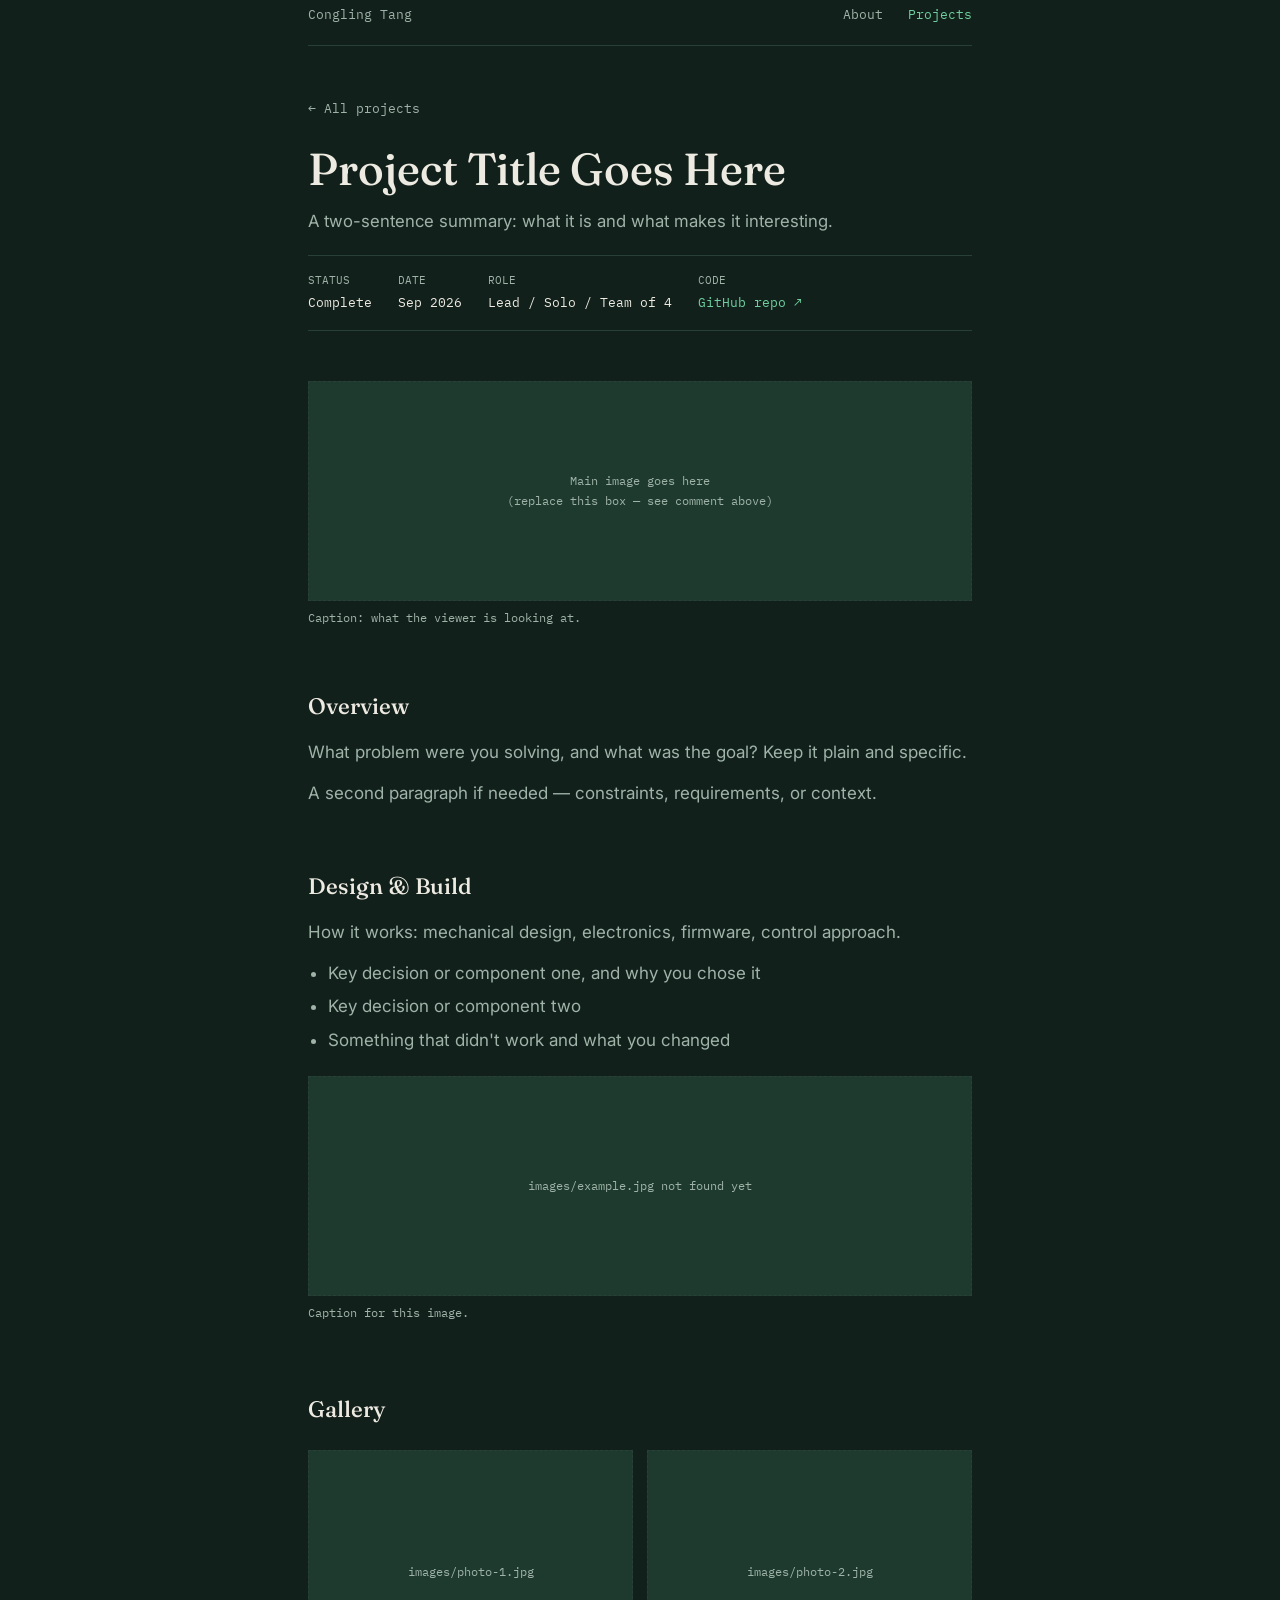
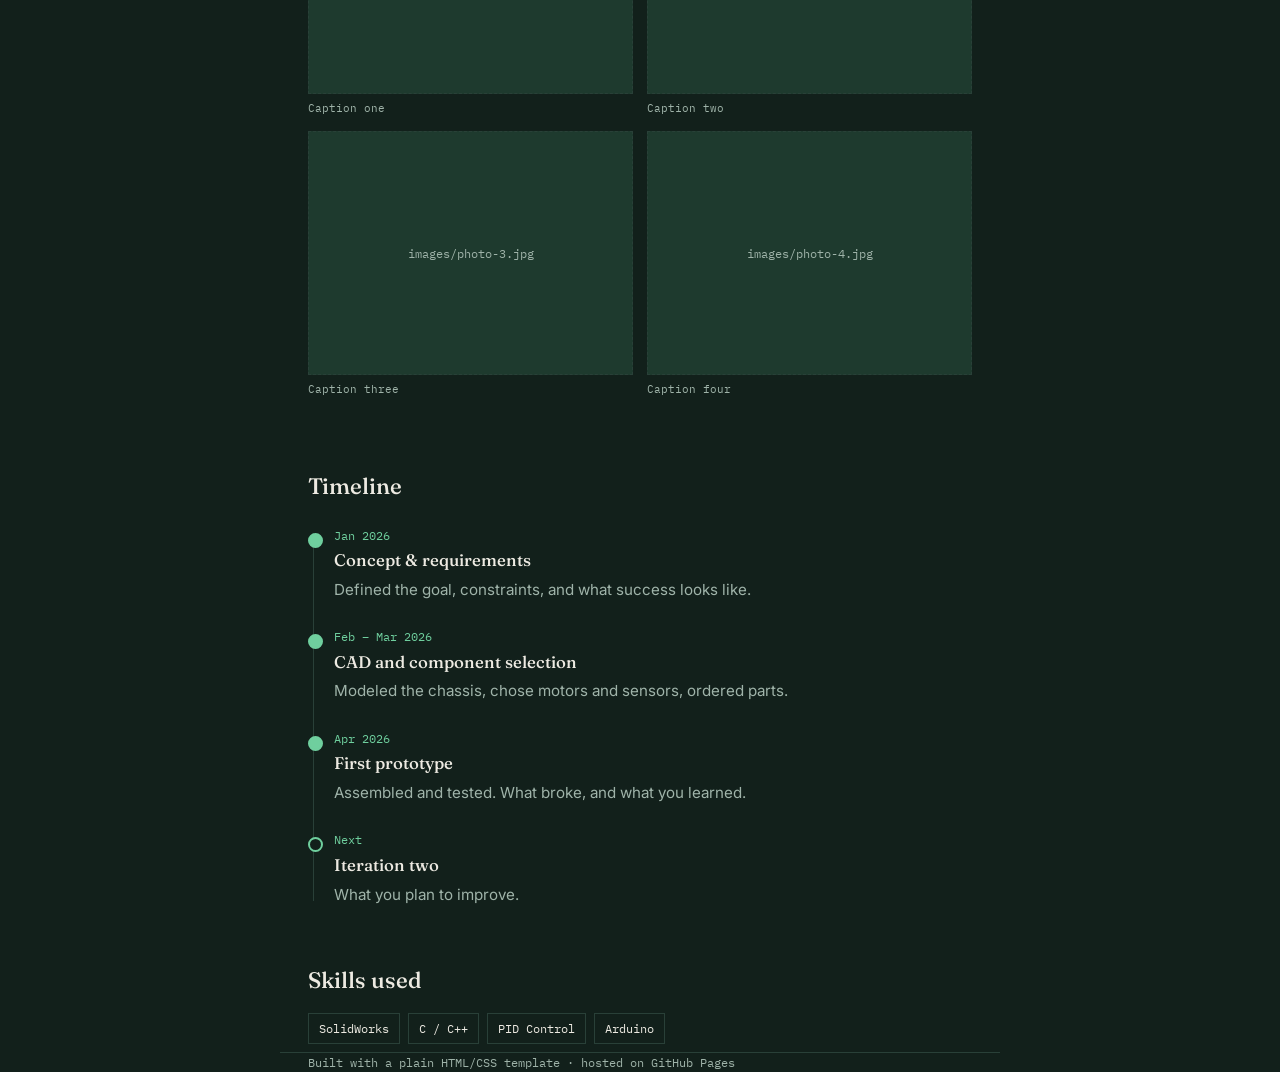
==== Project/CorneKeyboard/index.html @ 1fdebc6e "update website layout and template, update two most recents complete projects" ====
<!DOCTYPE html>
<html lang="en">
<head>
<meta charset="UTF-8">
<meta name="viewport" content="width=device-width, initial-scale=1.0">

<!-- [1] BROWSER TAB TITLE + SEARCH DESCRIPTION -->
<title>Project Title — Congling Tang</title>
<meta name="description" content="One-sentence description of this project.">

<link rel="preconnect" href="https://fonts.googleapis.com">
<link rel="preconnect" href="https://fonts.gstatic.com" crossorigin>
<link href="https://fonts.googleapis.com/css2?family=Fraunces:opsz,wght@9..144,400;9..144,500;9..144,600&family=IBM+Plex+Mono:wght@400;500&family=Inter:wght@400;500;600&display=swap" rel="stylesheet">

<!-- This file lives two folders deep (project/<name>/index.html),
     so your main stylesheet is reached with "../../". Don't change this line. -->
<link rel="stylesheet" href="../../style.css">
</head>
<body>

<!-- ============ NAV — links go up two levels ============ -->
<header class="wrap">
  <div class="nav-row">
    <a class="mark" href="../../index.html">Congling Tang</a>
    <nav>
      <a href="../../index.html">About</a>
      <a href="../../projects.html" class="active">Projects</a>
      <!-- <a href="../../resume.html">Resume</a> -->
    </nav>
  </div>
</header>

<main class="wrap">

  <!-- ============ [2] TITLE BLOCK ============ -->
  <div class="project-head">
    <a class="back-link" href="../../projects.html">← All projects</a>
    <h1>Project Title Goes Here</h1>
    <p class="summary">
      A two-sentence summary: what it is and what makes it interesting.
    </p>

    <!-- Quick facts. Add, remove, or reorder <div>s freely. -->
    <div class="meta-row">
      <div>STATUS<span>Complete</span></div>
      <div>DATE<span>Sep 2026</span></div>
      <div>ROLE<span>Lead / Solo / Team of 4</span></div>
      <div>CODE<a href="https://github.com/Allen-ENGI/your-repo-name" target="_blank" rel="noopener">GitHub repo ↗</a></div>
    </div>
  </div>

  <!-- ============ [3] HERO MEDIA ============
       Images go in this project's own images/ folder, so the path is
       just "images/filename.jpg" (no ../ needed).
       To use a real image, replace the .slot div with:
         <img src="images/hero.jpg" alt="Describe it"> -->
  <figure class="media">
    <div class="slot">Main image goes here<br>(replace this box — see comment above)</div>
    <figcaption>Caption: what the viewer is looking at.</figcaption>
  </figure>


  <!-- ============================================================
       [4] CONTENT SECTIONS
       To add a section: copy everything from <section class="p-section">
       to its closing </section>, paste it below, change the heading.
       To remove one: delete the whole block.
       ============================================================ -->

  <section class="p-section">
    <h2>Overview</h2>
    <p>What problem were you solving, and what was the goal? Keep it plain and specific.</p>
    <p>A second paragraph if needed — constraints, requirements, or context.</p>
  </section>

  <section class="p-section">
    <h2>Design &amp; Build</h2>
    <p>How it works: mechanical design, electronics, firmware, control approach.</p>
    <ul>
      <li>Key decision or component one, and why you chose it</li>
      <li>Key decision or component two</li>
      <li>Something that didn't work and what you changed</li>
    </ul>

    <!-- ===== SINGLE IMAGE (copy this block wherever you want an image) ===== -->
    <figure class="media">
      <img src="images/example.jpg" alt="Describe the image"
           onerror="this.outerHTML='<div class=&quot;slot&quot;>images/example.jpg not found yet</div>'">
      <figcaption>Caption for this image.</figcaption>
    </figure>
  </section>

  <section class="p-section">
    <h2>Gallery</h2>
    <!-- Add or remove <figure> blocks. They wrap into rows of 2. -->
    <div class="gallery">
      <figure>
        <div class="slot">images/photo-1.jpg</div>
        <figcaption>Caption one</figcaption>
      </figure>
      <figure>
        <div class="slot">images/photo-2.jpg</div>
        <figcaption>Caption two</figcaption>
      </figure>
      <figure>
        <div class="slot">images/photo-3.jpg</div>
        <figcaption>Caption three</figcaption>
      </figure>
      <figure>
        <div class="slot">images/photo-4.jpg</div>
        <figcaption>Caption four</figcaption>
      </figure>
    </div>
    <!-- To use a real photo, replace its <div class="slot">…</div> with:
         <img src="images/photo-1.jpg" alt="Describe it"> -->
  </section>


  <!-- ============ [5] TIMELINE ============
       Each .tl-item is one milestone. Copy/paste to add more, in order.
       Add class "done" for finished milestones (filled dot):
         <div class="tl-item done"> … </div> -->
  <section class="p-section">
    <h2>Timeline</h2>
    <div class="timeline">

      <div class="tl-item done">
        <div class="tl-date">Jan 2026</div>
        <h3>Concept &amp; requirements</h3>
        <p>Defined the goal, constraints, and what success looks like.</p>
      </div>

      <div class="tl-item done">
        <div class="tl-date">Feb – Mar 2026</div>
        <h3>CAD and component selection</h3>
        <p>Modeled the chassis, chose motors and sensors, ordered parts.</p>
      </div>

      <div class="tl-item done">
        <div class="tl-date">Apr 2026</div>
        <h3>First prototype</h3>
        <p>Assembled and tested. What broke, and what you learned.</p>
      </div>

      <div class="tl-item">
        <div class="tl-date">Next</div>
        <h3>Iteration two</h3>
        <p>What you plan to improve.</p>
      </div>

    </div>
  </section>


  <!-- ============ [6] RELATED SKILLS ============ -->
  <section class="p-section">
    <h2>Skills used</h2>
    <div class="skill-chips">
      <span>SolidWorks</span>
      <span>C / C++</span>
      <span>PID Control</span>
      <span>Arduino</span>
    </div>
  </section>


  <!-- ============ [7] PREV / NEXT PROJECT (optional, off by default) ============
       Leave this off until you have at least two projects, so there are
       no dead links. To turn it on:
         1. Delete the comment marker just above the <div class="project-nav"> line
            and the one just below its closing </div>.
         2. Replace previous-folder-name / next-folder-name with the real folder
            names inside project/ (copy them exactly, same capitalization).
         3. First project: delete the "Previous" link. Last project: delete the "Next" link.
       Keep "index.html" at the end of each link. -->
  <!--
  <div class="project-nav">
    <a href="../previous-folder-name/index.html">← Previous project</a>
    <a href="../next-folder-name/index.html">Next project →</a>
  </div>
  -->

</main>

<footer class="wrap">
  <p>Built with a plain HTML/CSS template · hosted on GitHub Pages</p>
</footer>

</body>
</html>
---- style.css ----
/* =====================================================================
   SHARED STYLESHEET — used by index.html, projects.html, resume.html
   Edit colors here once and every page updates.
   ===================================================================== */

:root{
  /* ---- CHANGE COLORS HERE ---- */
  --bg: #12201B;            /* page background */
  --panel-line: #294038;    /* borders / dividers */
  --ink: #EDEAE2;           /* main text */
  --ink-soft: #9FB3A9;      /* secondary / muted text */
  --accent: #6FCF9E;        /* links, highlights */
  --accent-soft: #1E3A2E;   /* chip / tag background */
  --max-width: 720px;
}

*{ box-sizing: border-box; }
html{ scroll-behavior: smooth; }

body{
  margin:0;
  background: var(--bg);
  color: var(--ink);
  font-family: 'Inter', system-ui, sans-serif;
  font-size: 17px;
  line-height: 1.6;
  -webkit-font-smoothing: antialiased;
}

a{ color: var(--accent); }
::selection{ background: var(--accent-soft); }

.wrap{
  max-width: var(--max-width);
  margin: 0 auto;
  padding: 0 28px;
}

/* ---------- Header / nav (same on every page) ---------- */
header{ padding: 40px 0 0; }
.nav-row{
  display:flex;
  justify-content: space-between;
  align-items: baseline;
  padding-bottom: 18px;
  border-bottom: 1px solid var(--panel-line);
}
.nav-row .mark{
  font-family:'IBM Plex Mono', monospace;
  font-size: 13px;
  color: var(--ink-soft);
  text-decoration: none;
}
nav a{
  font-family:'IBM Plex Mono', monospace;
  font-size: 13px;
  text-decoration:none;
  color: var(--ink-soft);
  margin-left: 20px;
}
nav a:hover, nav a.active{ color: var(--accent); }

/* ---------- Page heading (used on projects.html / resume.html) ---------- */
.page-head{ padding: 56px 0 20px; }
.page-head .role-line{
  font-family:'IBM Plex Mono', monospace;
  font-size: 13px;
  color: var(--accent);
  margin: 0 0 14px;
}
.page-head h1{
  font-family: 'Fraunces', serif;
  font-weight: 500;
  font-size: clamp(1.9rem, 4.5vw, 2.6rem);
  line-height: 1.15;
  margin: 0 0 14px;
}
.page-head p{
  max-width: 58ch;
  color: var(--ink-soft);
  margin: 0;
}

/* ---------- Hero / About (index.html) ---------- */
section#about{ padding: 64px 0 72px; }
h1{
  font-family: 'Fraunces', serif;
  font-weight: 500;
  font-size: clamp(2.2rem, 5vw, 3.1rem);
  line-height: 1.12;
  margin: 0 0 22px;
  max-width: 16ch;
}
#about p{
  max-width: 58ch;
  color: var(--ink-soft);
  font-size: 1.05rem;
  margin: 0 0 14px;
}
.role-line{
  font-family:'IBM Plex Mono', monospace;
  font-size: 13px;
  color: var(--accent);
  letter-spacing: 0.01em;
  margin: 0 0 18px;
}

.stack{
  margin-top: 28px;
  padding-top: 20px;
  border-top: 1px solid var(--panel-line);
}
.stack .label{
  font-family:'IBM Plex Mono', monospace;
  font-size: 12px;
  color: var(--ink-soft);
  margin-bottom: 12px;
}
.chips{ display:flex; flex-wrap:wrap; gap: 8px; }
.chips span{
  font-family:'IBM Plex Mono', monospace;
  font-size: 12px;
  padding: 5px 10px;
  border: 1px solid var(--panel-line);
  color: var(--ink);
}

.links-row{ display:flex; gap: 18px; margin-top: 26px; flex-wrap: wrap; }
.links-row a{
  font-size: 14px;
  text-decoration: none;
  border-bottom: 1px solid var(--accent);
  padding-bottom: 2px;
}
.links-row a:hover{ color: var(--ink); border-color: var(--ink); }

/* ---------- Projects list (index.html preview + projects.html full) ---------- */
section#projects{ padding: 0 0 100px; }
.section-head{
  display:flex;
  align-items:baseline;
  justify-content: space-between;
  border-bottom: 1px solid var(--panel-line);
  padding-bottom: 14px;
  margin-bottom: 8px;
}
.section-head h2{
  font-family: 'Fraunces', serif;
  font-weight: 500;
  font-size: 1.5rem;
  margin: 0;
}
.section-head .count{
  font-family:'IBM Plex Mono', monospace;
  font-size: 12px;
  color: var(--ink-soft);
}

.project{
  display:grid;
  grid-template-columns: 44px 1fr auto;
  gap: 18px;
  align-items: start;
  padding: 22px 0;
  border-bottom: 1px solid var(--panel-line);
  text-decoration: none;
  color: inherit;
}
.project:last-child{ border-bottom: none; }
.project .index{
  font-family:'IBM Plex Mono', monospace;
  font-size: 13px;
  color: var(--ink-soft);
  padding-top: 3px;
}
.project .body h3{
  margin: 0 0 6px;
  font-family: 'Fraunces', serif;
  font-weight: 500;
  font-size: 1.15rem;
}
.project .body p{
  margin: 0 0 10px;
  color: var(--ink-soft);
  font-size: 0.95rem;
  max-width: 48ch;
}
.tags{ display:flex; flex-wrap: wrap; gap: 8px; }
.tags span{
  font-family:'IBM Plex Mono', monospace;
  font-size: 11px;
  color: var(--accent);
  background: var(--accent-soft);
  padding: 3px 8px;
  border-radius: 3px;
}
.project .go{
  font-family:'IBM Plex Mono', monospace;
  font-size: 12px;
  color: var(--ink-soft);
  padding-top: 4px;
  white-space: nowrap;
}
.project:hover .go{ color: var(--accent); }
.project:hover .body h3{ color: var(--accent); }

.empty-note{ padding: 24px 0; color: var(--ink-soft); font-size: 0.95rem; }

.view-all{
  display:inline-block;
  margin-top: 8px;
  font-family:'IBM Plex Mono', monospace;
  font-size: 13px;
  text-decoration:none;
  border-bottom: 1px solid var(--accent);
  padding-bottom: 2px;
}
.view-all:hover{ color: var(--ink); border-color: var(--ink); }

/* ---------- Resume page ---------- */
.resume-section{ padding: 0 0 48px; }
.resume-section h2{
  font-family: 'Fraunces', serif;
  font-weight: 500;
  font-size: 1.3rem;
  border-bottom: 1px solid var(--panel-line);
  padding-bottom: 12px;
  margin: 0 0 20px;
}
.resume-entry{ margin-bottom: 22px; }
.resume-entry .row1{
  display:flex;
  justify-content: space-between;
  align-items: baseline;
  gap: 12px;
  flex-wrap: wrap;
}
.resume-entry h3{
  font-family: 'Fraunces', serif;
  font-weight: 500;
  font-size: 1.05rem;
  margin: 0;
}
.resume-entry .when{
  font-family:'IBM Plex Mono', monospace;
  font-size: 12px;
  color: var(--ink-soft);
  white-space: nowrap;
}
.resume-entry .where{
  font-size: 0.92rem;
  color: var(--ink-soft);
  margin: 2px 0 8px;
}
.resume-entry ul{
  margin: 0;
  padding-left: 18px;
  color: var(--ink-soft);
  font-size: 0.95rem;
}
.resume-entry li{ margin-bottom: 4px; }

.resume-download{
  padding: 60px 0 90px;
}
.resume-download a{
  display:inline-block;
  font-family:'IBM Plex Mono', monospace;
  font-size: 13px;
  text-decoration:none;
  border: 1px solid var(--accent);
  color: var(--accent);
  padding: 10px 18px;
}
.resume-download a:hover{ background: var(--accent-soft); }

footer{ padding: 30px 0 50px; border-top: 1px solid var(--panel-line); }
footer p{
  font-family:'IBM Plex Mono', monospace;
  font-size: 12px;
  color: var(--ink-soft);
  margin:0;
}

@media (max-width: 520px){
  .project{ grid-template-columns: 30px 1fr; }
  .project .go{ display:none; }
  nav a{ margin-left: 12px; }
}


/* =====================================================================
   PROJECT PAGES — styles for project/<name>/index.html
   (title block, image/video, gallery, timeline, skills)
   Uses the same colors defined at the top of this file.
   ===================================================================== */

/* ---------- Title block ---------- */
.project-head{ padding: 48px 0 28px; }
.back-link{
  display:inline-block;
  font-family:'IBM Plex Mono', monospace;
  font-size: 12.5px;
  color: var(--ink-soft);
  text-decoration:none;
  margin-bottom: 26px;
}
.back-link:hover{ color: var(--accent); }

.project-head h1{
  font-family:'Fraunces', serif;
  font-weight: 500;
  font-size: clamp(2rem, 5vw, 2.8rem);
  line-height: 1.12;
  margin: 0 0 14px;
  max-width: 22ch;
}
.project-head .summary{
  max-width: 60ch;
  color: var(--ink-soft);
  font-size: 1.05rem;
  margin: 0 0 20px;
}

/* small facts row: status, date, role, links */
.meta-row{
  display:flex;
  flex-wrap:wrap;
  gap: 26px;
  padding: 16px 0;
  border-top: 1px solid var(--panel-line);
  border-bottom: 1px solid var(--panel-line);
}
.meta-row div{
  font-family:'IBM Plex Mono', monospace;
  font-size: 11px;
  color: var(--ink-soft);
}
.meta-row div span, .meta-row div a{
  display:block;
  margin-top: 3px;
  font-size: 13px;
  color: var(--ink);
}
.meta-row div a{ color: var(--accent); text-decoration:none; }
.meta-row div a:hover{ text-decoration: underline; }

/* ---------- Content sections ---------- */
.p-section{ padding: 40px 0 8px; }
.p-section h2{
  font-family:'Fraunces', serif;
  font-weight: 500;
  font-size: 1.4rem;
  margin: 0 0 14px;
}
.p-section p{
  max-width: 62ch;
  color: var(--ink-soft);
  margin: 0 0 14px;
}
.p-section ul{
  max-width: 62ch;
  color: var(--ink-soft);
  padding-left: 20px;
  margin: 0 0 14px;
}
.p-section li{ margin-bottom: 6px; }

/* ---------- Media: images, video, galleries ---------- */
figure.media{ margin: 22px 0; }
figure.media img,
figure.media video{
  display:block;
  width: 100%;
  height: auto;
  border: 1px solid var(--panel-line);
  background: var(--accent-soft);
}
figure.media figcaption{
  font-family:'IBM Plex Mono', monospace;
  font-size: 11.5px;
  color: var(--ink-soft);
  margin-top: 8px;
}

/* responsive embed for YouTube / Vimeo (keeps 16:9) */
.embed{
  position: relative;
  width: 100%;
  aspect-ratio: 16 / 9;
  border: 1px solid var(--panel-line);
  background: var(--accent-soft);
}
.embed iframe{
  position:absolute; inset:0;
  width:100%; height:100%;
  border:0;
}

/* grid of images: 2 across on desktop, 1 on phones */
.gallery{
  display:grid;
  grid-template-columns: repeat(2, 1fr);
  gap: 14px;
  margin: 22px 0;
}
.gallery figure{ margin:0; }
.gallery img{
  display:block;
  width:100%;
  aspect-ratio: 4 / 3;
  object-fit: cover;
  border: 1px solid var(--panel-line);
  background: var(--accent-soft);
}
.gallery figcaption{
  font-family:'IBM Plex Mono', monospace;
  font-size: 11px;
  color: var(--ink-soft);
  margin-top: 6px;
}

/* placeholder box — shows where media goes until you add a real file */
.slot{
  display:flex;
  align-items:center;
  justify-content:center;
  text-align:center;
  padding: 20px;
  min-height: 220px;
  border: 1px dashed var(--panel-line);
  background: var(--accent-soft);
  color: var(--ink-soft);
  font-family:'IBM Plex Mono', monospace;
  font-size: 12px;
}
.gallery .slot{ min-height: 0; aspect-ratio: 4 / 3; }

/* ---------- Related skills ---------- */
.skill-chips{ display:flex; flex-wrap:wrap; gap: 8px; margin-top: 6px; }
.skill-chips span{
  font-family:'IBM Plex Mono', monospace;
  font-size: 12px;
  padding: 5px 10px;
  border: 1px solid var(--panel-line);
  color: var(--ink);
}

/* ---------- Timeline ---------- */
.timeline{
  position: relative;
  margin: 22px 0 8px;
  padding-left: 26px;
}
.timeline::before{
  content:"";
  position:absolute;
  left: 5px; top: 6px; bottom: 6px;
  width: 1px;
  background: var(--panel-line);
}
.tl-item{
  position: relative;
  padding-bottom: 26px;
}
.tl-item:last-child{ padding-bottom: 0; }
.tl-item::before{
  content:"";
  position:absolute;
  left: -26px; top: 6px;
  width: 11px; height: 11px;
  border-radius: 50%;
  background: var(--bg);
  border: 2px solid var(--accent);
}
.tl-item.done::before{ background: var(--accent); }

.tl-date{
  font-family:'IBM Plex Mono', monospace;
  font-size: 11.5px;
  color: var(--accent);
}
.tl-item h3{
  font-family:'Fraunces', serif;
  font-weight: 500;
  font-size: 1.05rem;
  margin: 2px 0 4px;
}
.tl-item p{
  margin: 0;
  max-width: 58ch;
  color: var(--ink-soft);
  font-size: 0.95rem;
}

/* ---------- Prev / next project ---------- */
.project-nav{
  display:flex;
  justify-content: space-between;
  gap: 16px;
  margin: 56px 0 90px;
  padding-top: 20px;
  border-top: 1px solid var(--panel-line);
}
.project-nav a{
  font-family:'IBM Plex Mono', monospace;
  font-size: 13px;
  text-decoration:none;
  color: var(--ink-soft);
}
.project-nav a:hover{ color: var(--accent); }

@media (max-width: 520px){
  .gallery{ grid-template-columns: 1fr; }
  .meta-row{ gap: 18px; }
}
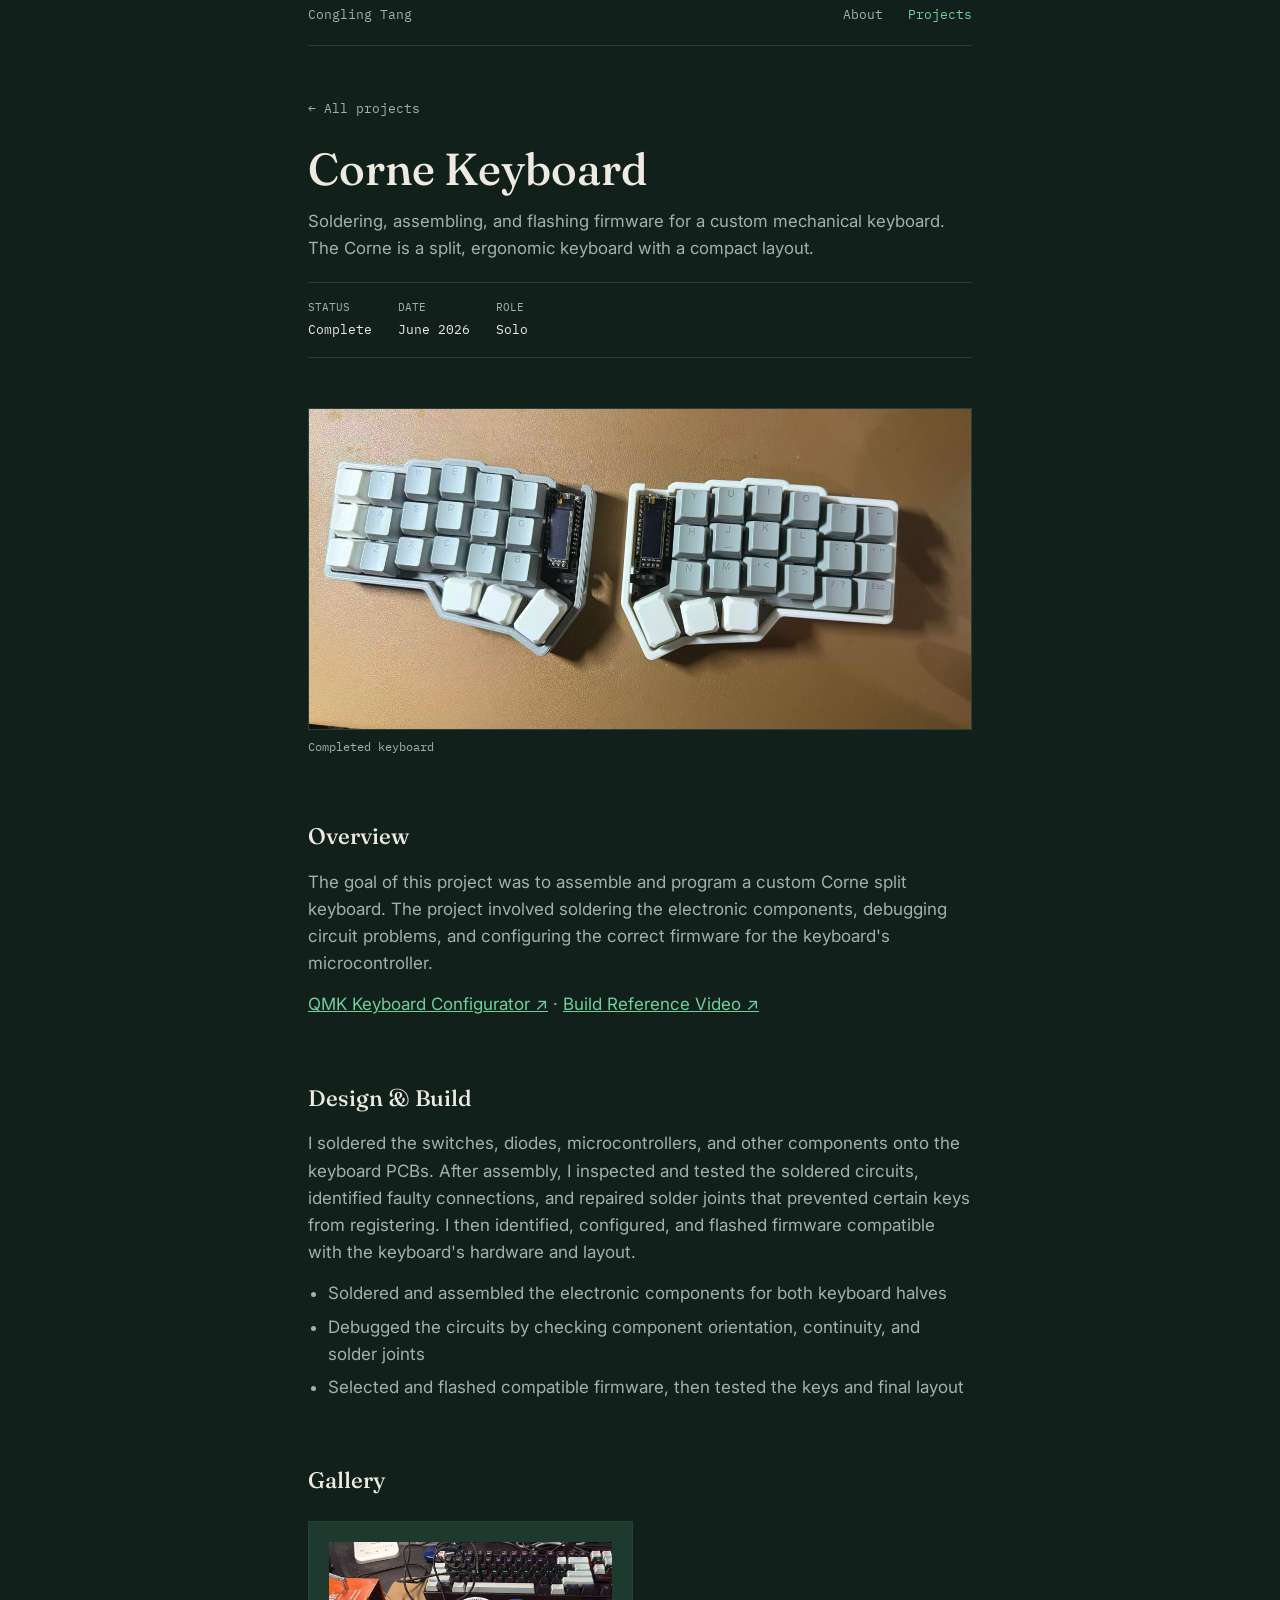
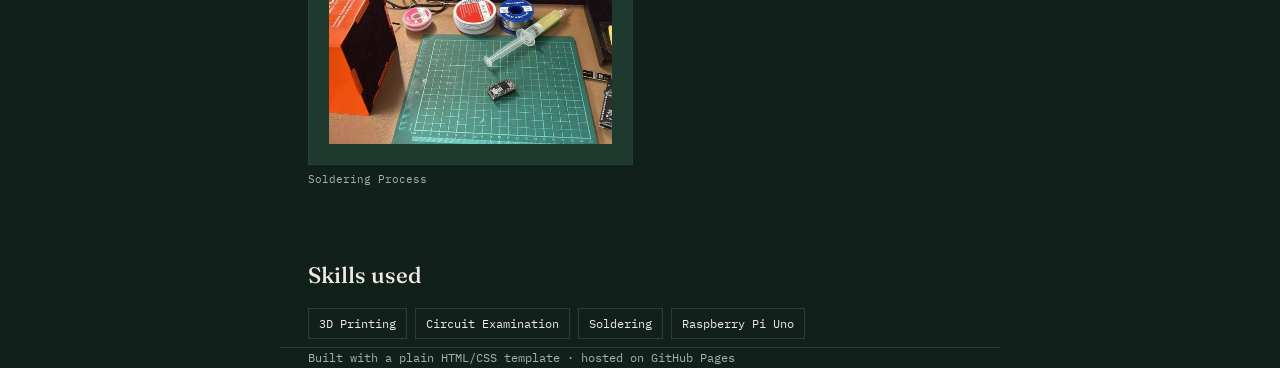
==== commit 9a47fafc: "add one more project to the website" ====
--- a/Project/CorneKeyboard/index.html
+++ b/Project/CorneKeyboard/index.html
@@ -35,17 +35,17 @@
   <!-- ============ [2] TITLE BLOCK ============ -->
   <div class="project-head">
     <a class="back-link" href="../../projects.html">← All projects</a>
-    <h1>Project Title Goes Here</h1>
+    <h1>Corne Keyboard</h1>
     <p class="summary">
-      A two-sentence summary: what it is and what makes it interesting.
+      Soldering, assembling, and flashing firmware for a custom mechanical keyboard. The Corne is a split, ergonomic keyboard with a compact layout.
     </p>
 
     <!-- Quick facts. Add, remove, or reorder <div>s freely. -->
     <div class="meta-row">
       <div>STATUS<span>Complete</span></div>
-      <div>DATE<span>Sep 2026</span></div>
-      <div>ROLE<span>Lead / Solo / Team of 4</span></div>
-      <div>CODE<a href="https://github.com/Allen-ENGI/your-repo-name" target="_blank" rel="noopener">GitHub repo ↗</a></div>
+      <div>DATE<span>June 2026</span></div>
+      <div>ROLE<span>Solo</span></div>
+      <!-- <div>CODE<a href="https://github.com/Allen-ENGI/your-repo-name" target="_blank" rel="noopener">GitHub repo ↗</a></div> -->
     </div>
   </div>
 
@@ -55,8 +55,8 @@
        To use a real image, replace the .slot div with:
          <img src="images/hero.jpg" alt="Describe it"> -->
   <figure class="media">
-    <div class="slot">Main image goes here<br>(replace this box — see comment above)</div>
-    <figcaption>Caption: what the viewer is looking at.</figcaption>
+    <img src="images/final_assemble.jpg" alt="Final assembled Corne keyboard">             
+    <figcaption>Completed keyboard</figcaption>
   </figure>
 
 
@@ -67,27 +67,45 @@
        To remove one: delete the whole block.
        ============================================================ -->
 
-  <section class="p-section">
-    <h2>Overview</h2>
-    <p>What problem were you solving, and what was the goal? Keep it plain and specific.</p>
-    <p>A second paragraph if needed — constraints, requirements, or context.</p>
-  </section>
-
-  <section class="p-section">
-    <h2>Design &amp; Build</h2>
-    <p>How it works: mechanical design, electronics, firmware, control approach.</p>
-    <ul>
-      <li>Key decision or component one, and why you chose it</li>
-      <li>Key decision or component two</li>
-      <li>Something that didn't work and what you changed</li>
-    </ul>
+<section class="p-section">
+  <h2>Overview</h2>
+ <p>
+  The goal of this project was to assemble and program a custom Corne split keyboard.
+  The project involved soldering the electronic components, debugging circuit problems,
+  and configuring the correct firmware for the keyboard's microcontroller.
+</p>
+
+<p>
+  <a href="https://config.qmk.fm/#/crkbd/rev1/LAYOUT_split_3x6_3"
+     target="_blank" rel="noopener noreferrer">QMK Keyboard Configurator ↗</a>
+  ·
+  <a href="https://youtu.be/vzDTdLaAzXc?si=mCMBvjrSsixAofiY"
+     target="_blank" rel="noopener noreferrer">Build Reference Video ↗</a>
+</p>
+</section>
+
+<section class="p-section">
+  <h2>Design &amp; Build</h2>
+  <p>
+    I soldered the switches, diodes, microcontrollers, and other components onto the
+    keyboard PCBs. After assembly, I inspected and tested the soldered circuits,
+    identified faulty connections, and repaired solder joints that prevented certain
+    keys from registering. I then identified, configured, and flashed firmware compatible
+    with the keyboard's hardware and layout.
+  </p>
+  <ul>
+    <li>Soldered and assembled the electronic components for both keyboard halves</li>
+    <li>Debugged the circuits by checking component orientation, continuity, and solder joints</li>
+    <li>Selected and flashed compatible firmware, then tested the keys and final layout</li>
+  </ul>
+</section>
 
     <!-- ===== SINGLE IMAGE (copy this block wherever you want an image) ===== -->
-    <figure class="media">
+    <!-- <figure class="media">
       <img src="images/example.jpg" alt="Describe the image"
            onerror="this.outerHTML='<div class=&quot;slot&quot;>images/example.jpg not found yet</div>'">
       <figcaption>Caption for this image.</figcaption>
-    </figure>
+    </figure> -->
   </section>
 
   <section class="p-section">
@@ -95,21 +113,13 @@
     <!-- Add or remove <figure> blocks. They wrap into rows of 2. -->
     <div class="gallery">
       <figure>
-        <div class="slot">images/photo-1.jpg</div>
-        <figcaption>Caption one</figcaption>
+        <img class="slot" src="images/soldering.jpg" alt="Soldering the keyboard">
+        <figcaption>Soldering Process</figcaption>
       </figure>
-      <figure>
+      <!-- <figure>
         <div class="slot">images/photo-2.jpg</div>
         <figcaption>Caption two</figcaption>
-      </figure>
-      <figure>
-        <div class="slot">images/photo-3.jpg</div>
-        <figcaption>Caption three</figcaption>
-      </figure>
-      <figure>
-        <div class="slot">images/photo-4.jpg</div>
-        <figcaption>Caption four</figcaption>
-      </figure>
+      </figure> -->
     </div>
     <!-- To use a real photo, replace its <div class="slot">…</div> with:
          <img src="images/photo-1.jpg" alt="Describe it"> -->
@@ -120,7 +130,7 @@
        Each .tl-item is one milestone. Copy/paste to add more, in order.
        Add class "done" for finished milestones (filled dot):
          <div class="tl-item done"> … </div> -->
-  <section class="p-section">
+  <!-- <section class="p-section">
     <h2>Timeline</h2>
     <div class="timeline">
 
@@ -149,17 +159,17 @@
       </div>
 
     </div>
-  </section>
+  </section> -->
 
 
   <!-- ============ [6] RELATED SKILLS ============ -->
   <section class="p-section">
     <h2>Skills used</h2>
     <div class="skill-chips">
-      <span>SolidWorks</span>
-      <span>C / C++</span>
-      <span>PID Control</span>
-      <span>Arduino</span>
+      <span>3D Printing</span>
+      <span>Circuit Examination</span>
+      <span>Soldering</span>
+      <span>Raspberry Pi Uno</span>
     </div>
   </section>
 
